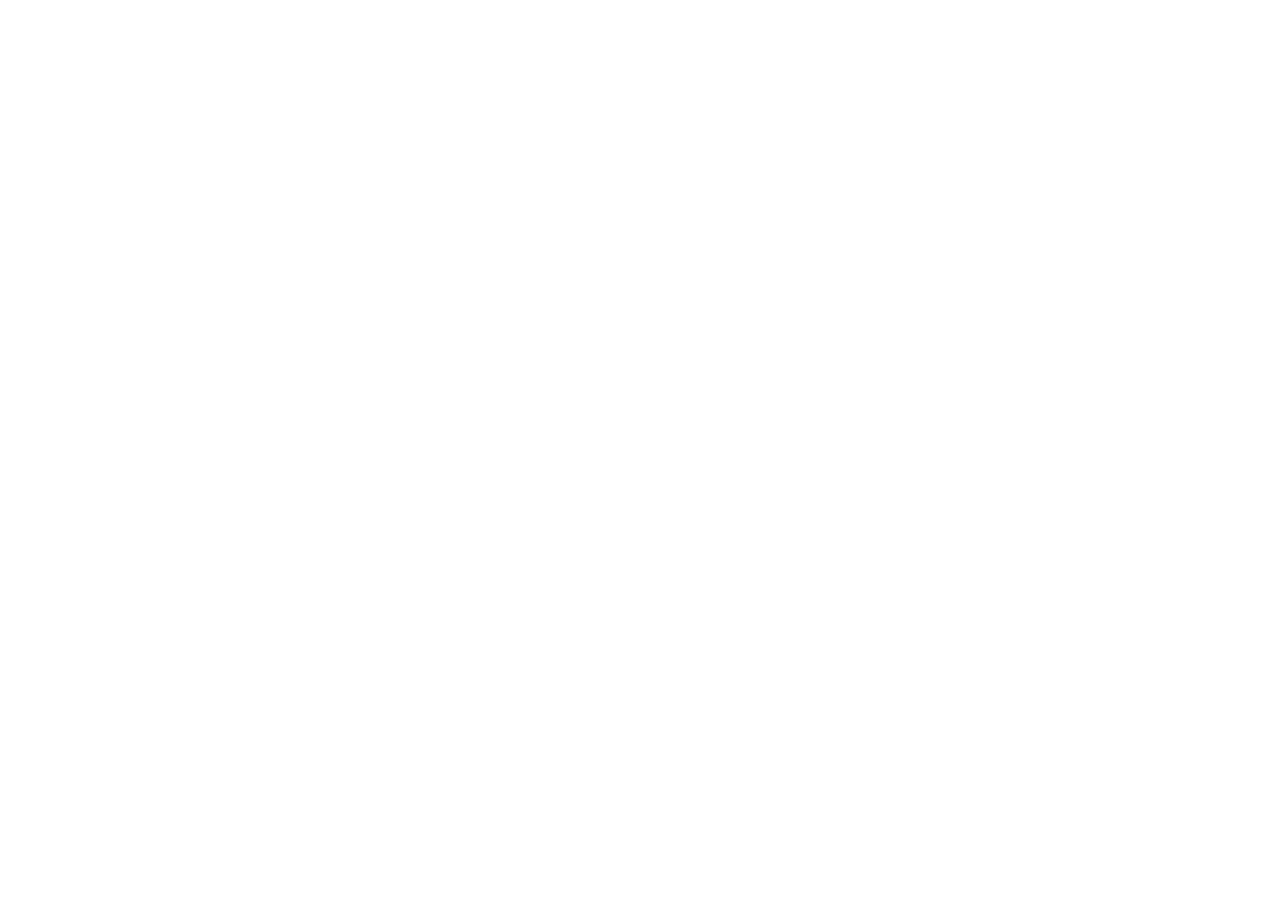
==== index.html @ 28ba30a3 "first commit" ====
<!DOCTYPE html>
<html lang="en">
<head>
    <meta charset="UTF-8">
    <meta name="viewport" content="width=device-width, initial-scale=1.0">
    <link rel="stylesheet" href="style.css">
    <title>Document</title>
</head>
<body>
    <header>

    </header>
    <main>
        <section></section>
        <section></section>
        <section></section>
    </main>
    <footer>
        <section></section>
        <section></section>
    </footer>
</body>
</html>
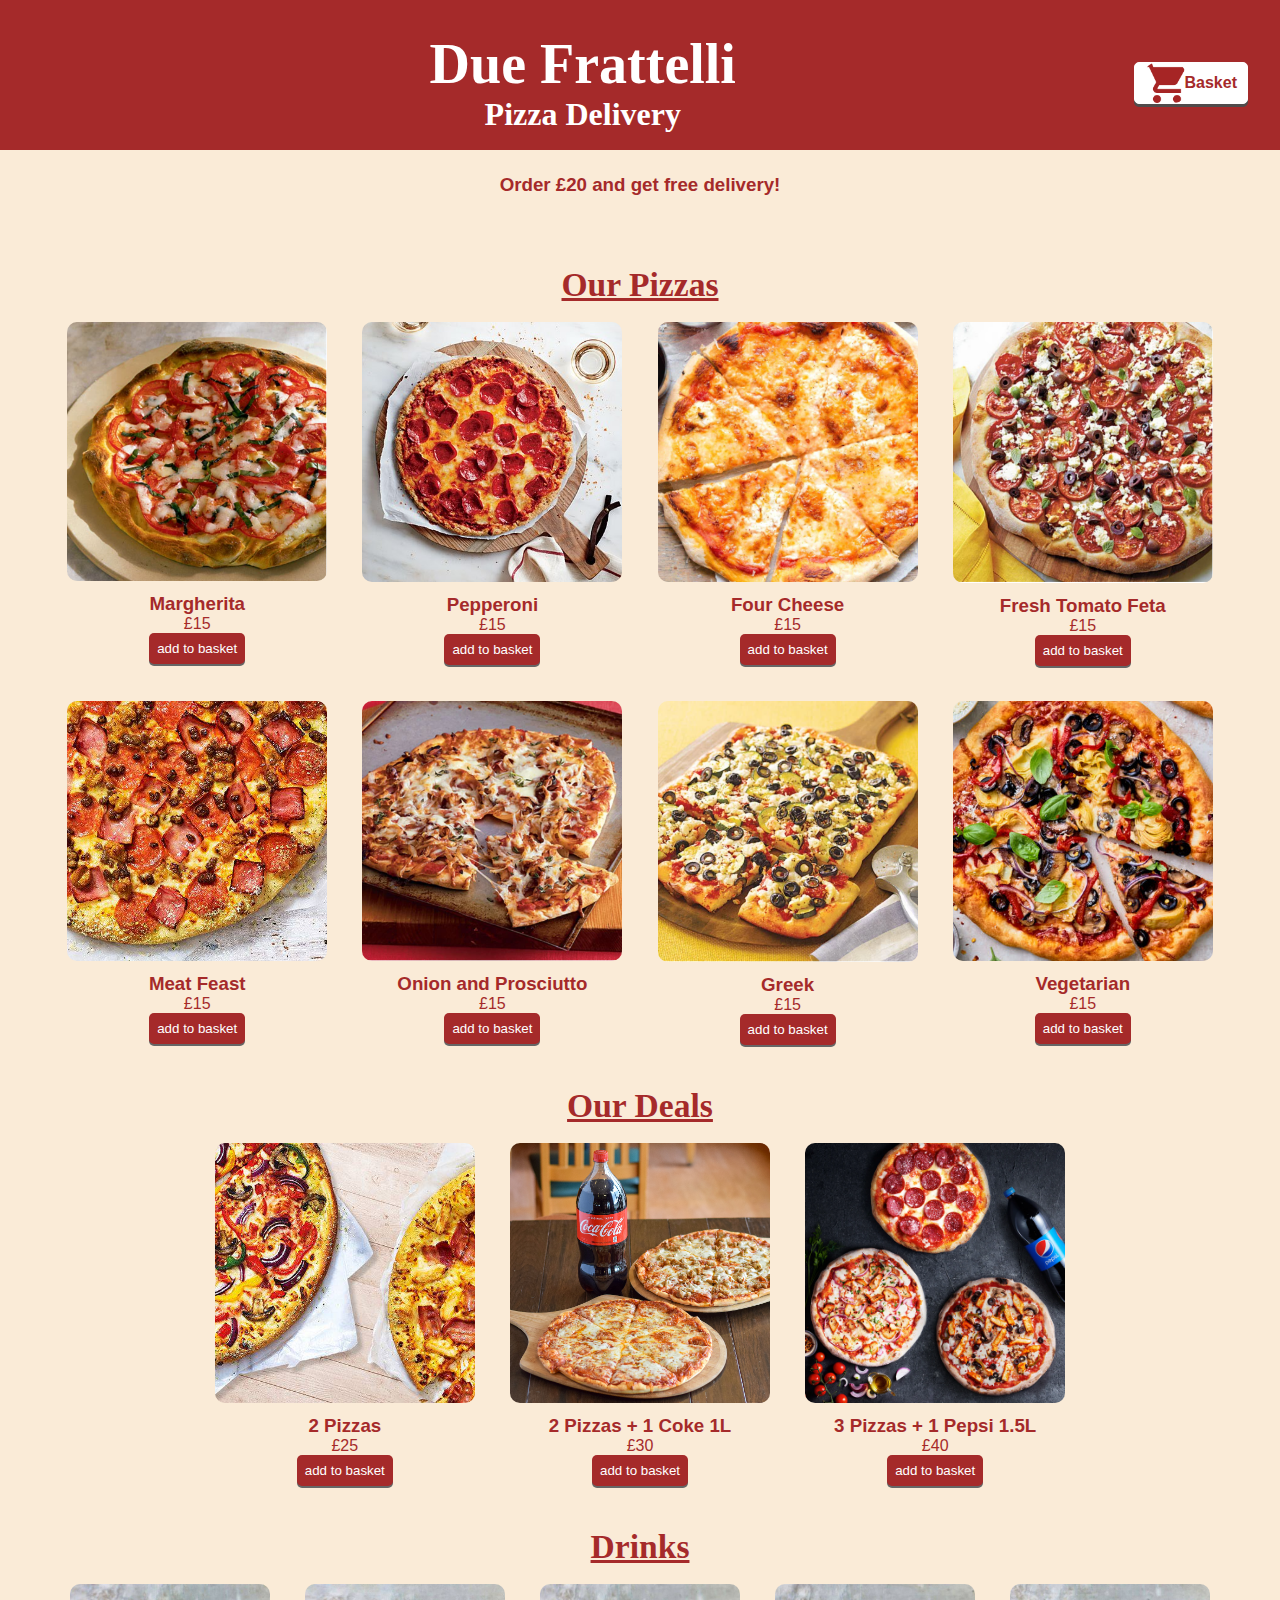
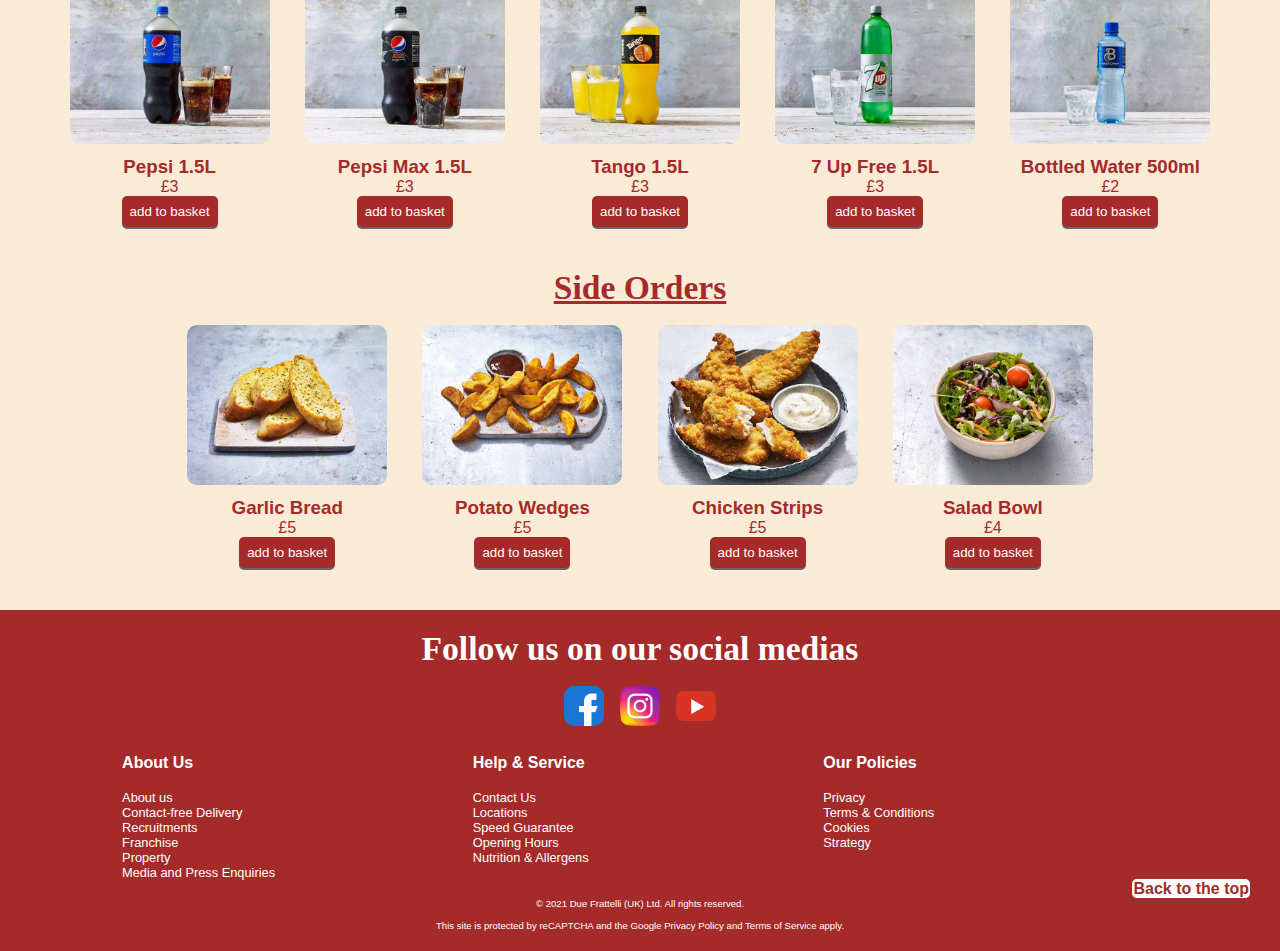
==== commit 2c6dd2cb: "Home page done, missing little adjustments." ====
--- a/index.html
+++ b/index.html
@@ -7,17 +7,388 @@
     <title>Document</title>
 </head>
 <body>
-    <header>
-
+    <header class="main-header" id="top">
+        <div class="logo">
+            <h1>Due Frattelli</h1>
+            <p>Pizza Delivery</p>
+        </div>
+            <div class="basket-button">
+                <a class="two-column-grid" href="#">
+                    <img src="/assets/icons/basket.png" alt="Basket" width="auto">
+                    <p>Basket</p>
+                </a>
+            </div>  
     </header>
     <main>
-        <section></section>
-        <section></section>
-        <section></section>
+        <section class="promotion">
+            <h3>Order £20 and get free delivery!</h3>
+        </section>
+        <br>
+        <section>
+            <h2>Our Pizzas</h2>
+            <br>
+            <ul class="responsive-grid">
+                <a href="">
+                    <li>
+                        <div class="product-image">
+                            <img src="/assets/pizzas/margherita.png" alt="Margherita">
+                        </div>
+                        <div class="text-align__center">
+                            <h3>Margherita</h3>
+                            <p>£15</p>
+                            <button>add to basket</button>
+                        </div>
+                    </li>
+                </a>
+                <a href="">
+                    <li>
+                        <div class="product-image">
+                            <img src="/assets/pizzas/pepperoni.jpeg" alt="Pepperoni">
+                        </div>
+                        <div class="text-align__center">
+                            <h3>Pepperoni</h3>
+                            <p>£15</p>
+                            <button>add to basket</button>
+
+                        </div>
+                    </li>
+                </a>
+                <a href="">
+                    <li>
+                        <div class="product-image">
+                            <img src="/assets/pizzas/quattro-formaggi.jpeg" alt="Four Cheese">
+                        </div>
+                        <div class="text-align__center">
+                            <h3>Four Cheese</h3>
+                            <p>£15</p>
+                            <button>add to basket</button>
+                        </div>
+                    </li>
+                </a>
+                <a href="">
+                    <li>
+                        <div class="product-image">
+                            <img src="/assets/pizzas/fresh-tomato-feta.png" alt="Fresh Tomato Feta">
+                        </div>
+                        <div class="text-align__center">
+                            <h3>Fresh Tomato Feta</h3>
+                            <p>£15</p>
+                            <button>add to basket</button>
+                        </div>
+                    </li>
+                </a>
+                <a href="">
+                    <li>
+                        <div class="product-image">
+                            <img src="/assets/pizzas/meat-feast.jpeg" alt="Meat Feast" height="260px">
+                        </div>
+                        <div class="text-align__center">
+                            <h3>Meat Feast</h3>
+                            <p>£15</p>
+                            <button>add to basket</button>
+                        </div>
+                    </li>
+                </a>
+                <a href="">
+                    <li>
+                        <div class="product-image">
+                            <img src="/assets/pizzas/onion-and-prosciutto.png" alt="Onion and Prosciutto">
+                        </div>
+                        <div class="text-align__center">
+                            <h3>Onion and Prosciutto</h3>
+                            <p>£15</p>
+                            <button>add to basket</button>
+                        </div>
+                    </li>
+                </a>
+                <a href="">
+                    <li>
+                        <div class="product-image">
+                            <img src="/assets/pizzas/greek.png" alt="Greek">
+                        </div>
+                        <div class="text-align__center">
+                            <h3>Greek</h3>
+                            <p>£15</p>
+                            <button>add to basket</button>
+                        </div>
+                    </li>
+                </a>
+                <a href="">
+                    <li>
+                        <div class="product-image">
+                            <img src="/assets/pizzas/vegetarian.jpeg" alt="Vegetarian" height="260px">
+                        </div>
+                        <div class="text-align__center">
+                            <h3>Vegetarian</h3>
+                            <p>£15</p>
+                            <button>add to basket</button>
+                        </div>
+                    </li>
+                </a>  
+            </ul>
+        </section>
+        <br>
+        <section class="list-style">
+            <h2>Our Deals</h2>
+            <br>
+            <ul class="responsive-grid">
+                <a href="">
+                    <li>
+                        <div class="product-image">
+                            <img src="/assets/pizzas/two-pizzas-deal.jpeg" alt="Two Pizzas Deal" height="260px">
+                        </div>
+                        <div class="text-align__center">
+                            <h3>2 Pizzas</h3>
+                            <p>£25</p>
+                            <button>add to basket</button>
+                        </div>
+                    </li>
+                </a>
+                <a href="">
+                    <li>
+                        <div class="product-image">
+                            <img src="/assets/pizzas/two-pizzas-one-coke.jpeg" alt="Two Pizzas and One Coke" height="260px">
+                        </div>
+                        <div class="text-align__center">
+                            <h3>2 Pizzas + 1 Coke 1L</h3>
+                            <p>£30</p>
+                            <button>add to basket</button>
+                        </div>
+                    </li>
+                </a>
+                <a href="">
+                    <li>
+                        <div class="product-image">
+                            <img src="/assets/pizzas/three-pizza-deal.jpeg" alt="Three Pizzas and One Pepsi" height="260px">
+                        </div>
+                        <div class="text-align__center">
+                            <h3>3 Pizzas + 1 Pepsi 1.5L</h3>
+                            <p>£40</p>
+                            <button>add to basket</button>
+                        </div>
+                    </li>
+                </a>  
+            </ul>
+        </section>
+        <br>
+        <section>
+            <h2>Drinks</h2>
+            <br>
+            <ul class="responsive-grid__drinks-and-side-order">
+                <a href="">
+                    <li>
+                        <div class="product-image">
+                            <img src="/assets/drinks/pepsi.jpeg" alt="Pepsi">
+                        </div>
+                        <div class="text-align__center">
+                            <h3>Pepsi 1.5L</h3>
+                            <p>£3</p>
+                            <button>add to basket</button>
+                        </div>
+                    </li>
+                </a>
+                <a href="">
+                    <li>
+                        <div class="product-image">
+                            <img src="/assets/drinks/pepsi-max.jpeg" alt="Pepsi Max">
+                        </div>
+                        <div class="text-align__center">
+                            <h3>Pepsi Max 1.5L</h3>
+                            <p>£3</p>
+                            <button>add to basket</button>
+                        </div>
+                    </li>
+                </a>
+                <a href="">
+                    <li>
+                        <div class="product-image">
+                            <img src="/assets/drinks/tango.jpeg" alt="Tango">
+                        </div>
+                        <div class="text-align__center">
+                            <h3>Tango 1.5L</h3>
+                            <p>£3</p>
+                            <button>add to basket</button>
+                        </div>
+                    </li>
+                </a>
+                <a href="">
+                    <li>
+                        <div class="product-image">
+                            <img src="/assets/drinks/7up-free.jpeg" alt="7Up">
+                        </div>
+                        <div class="text-align__center">
+                            <h3>7 Up Free 1.5L</h3>
+                            <p>£3</p>
+                            <button>add to basket</button>
+                        </div>
+                    </li>
+                </a>
+                <a href="">
+                    <li>
+                        <div class="product-image">
+                            <img src="/assets/drinks/bottled-water.jpeg" alt="Water">
+                        </div>
+                        <div class="text-align__center">
+                            <h3>Bottled Water 500ml</h3>
+                            <p>£2</p>
+                            <button>add to basket</button>
+                        </div>
+                    </li>
+                </a>  
+            </ul>
+        </section>
+        <br>
+        <section>
+            <h2>Side Orders</h2>
+            <br>
+            <ul class="responsive-grid__drinks-and-side-order">
+                <a href="">
+                    <li>
+                        <div class="product-image">
+                            <img src="/assets/side orders/garlic-bread.jpeg" alt="Garlic Bread">
+                        </div>
+                        <div class="text-align__center">
+                            <h3>Garlic Bread</h3>
+                            <p>£5</p>
+                            <button>add to basket</button>
+                        </div>
+                    </li>
+                </a>
+                <a href="">
+                    <li>
+                        <div class="product-image">
+                            <img src="/assets/side orders/potato-wedges.jpeg" alt="Potato Wedges">
+                        </div>
+                        <div class="text-align__center">
+                            <h3>Potato Wedges</h3>
+                            <p>£5</p>
+                            <button>add to basket</button>
+                        </div>
+                    </li>
+                </a>
+                <a href="">
+                    <li>
+                        <div class="product-image">
+                            <img src="/assets/side orders/chicken-strips.jpeg" alt="Chicken Strips">
+                        </div>
+                        <div class="text-align__center">
+                            <h3>Chicken Strips</h3>
+                            <p>£5</p>
+                            <button>add to basket</button>
+                        </div>
+                    </li>
+                </a>
+                <a href="">
+                    <li>
+                        <div class="product-image">
+                            <img src="/assets/side orders/salad-bowl.jpeg" alt="Salad Bowl">
+                        </div>
+                        <div class="text-align__center">
+                            <h3>Salad Bowl</h3>
+                            <p>£4</p>
+                            <button>add to basket</button>
+                        </div>
+                    </li>
+                </a>  
+            </ul>
+        </section>
     </main>
+    <br>
     <footer>
-        <section></section>
-        <section></section>
+        <section>
+            <h2>Follow us on our social medias</h2>
+            <br>
+            <ul class="grid-icons">
+                <a href="https://www.facebook.com" target="_blank">
+                    <li>
+                        <img src="/assets/icons/facebook (1).png" alt="Facebook">
+                    </li>
+                </a>
+                <a href="https://www.instagram.com" target="_blank">
+                    <li>
+                        <img src="/assets/icons/instagram.png" alt="Instagram">
+                    </li>
+                </a>
+                <a href="https://www.youtube.com" target="_blank">
+                    <li>
+                        <img src="/assets/icons/youtube.png" alt="YouTube">
+                    </li>
+                </a>
+            </ul>
+            <div class="three-column-grid center">
+                <div>
+                    <h4>About Us</h4>
+                    <br>
+                    <ul>
+                        <a href="#">
+                            <li>About us</li>
+                        </a>
+                        <a href="#">
+                            <li>Contact-free Delivery</li>
+                        </a>
+                        <a href="#">
+                            <li>Recruitments</li>
+                        </a>
+                        <a href="#">
+                            <li>Franchise</li>
+                        </a>
+                        <a href="#">
+                            <li>Property</li>
+                        </a>
+                        <a href="#">
+                            <li>Media and Press Enquiries</li>
+                        </a>
+                    </ul>
+                </div>
+                <div>
+                    <h4>Help & Service</h4>
+                    <br>
+                    <ul>
+                        <a href="#">
+                            <li>Contact Us</li>
+                        </a>
+                        <a href="#">
+                            <li>Locations</li>
+                        </a>
+                        <a href="#">
+                            <li>Speed Guarantee</li>
+                        </a>
+                        <a href="#">
+                            <li>Opening Hours</li>
+                        </a>
+                        <a href="#">
+                            <li>Nutrition & Allergens</li>
+                        </a>
+                    </ul>
+                </div>
+                <div>
+                    <h4>Our Policies</h4>
+                    <br>
+                    <ul>
+                        <a href="#">
+                            <li>Privacy</li>
+                        </a>
+                        <a href="#">
+                            <li>Terms & Conditions</li>
+                        </a>
+                        <a href="#">
+                            <li>Cookies</li>
+                        </a>
+                        <a href="#">
+                            <li>Strategy</li>
+                        </a>
+                    </ul>
+                </div>
+            </div>
+            <div class="text-align__end">
+            <a class="back-to-top-button" href="#top">Back to the top</a>
+            </div>
+            <div class="footer-text-align__center">
+            <p>© 2021 Due Frattelli (UK) Ltd. All rights reserved.</p>
+            <br>
+            <p>This site is protected by reCAPTCHA and the Google Privacy Policy and Terms of Service apply. </p>
+            </div>
+        </section>
     </footer>
 </body>
 </html>--- a/style.css
+++ b/style.css
@@ -0,0 +1,252 @@
+* {
+    box-sizing: border-box;
+    margin: 0;
+    padding: 0;
+}
+
+html{
+    scroll-behavior: smooth;
+}
+
+body {
+    font-family: sans-serif;
+    background-color: antiquewhite;
+  }
+
+h1{
+    font-size: 3.5rem;
+    font-weight: bold;
+    font-family: serif;
+}
+
+h2{
+    text-align: center;
+    font-size: 2.1rem;
+    /* font-weight: bold; */
+    font-family: serif;
+    color: brown;
+    /* text-transform: uppercase; */
+    text-decoration: underline;
+}
+
+img {
+    width: 100%;
+    object-fit: cover;
+    border-radius: 10px;
+}
+header{
+    background-color:brown;
+    margin-bottom: 1.5rem;
+    text-align: center;
+    height: 150px;
+    color: white;
+    padding: 2rem;
+}
+
+li{
+    list-style: none;
+}
+
+.logo p{
+    font-size: 2rem;
+    font-weight: bold;
+    font-family: serif;
+}
+
+.main-header{
+    display: grid;
+    grid-template-columns: 1fr auto;
+    align-items: center;
+}
+
+.two-column-grid{
+    display: grid;
+    grid-template-columns: 40px 1fr;
+    align-items: center;
+}
+
+.three-column-grid{
+    display: grid;
+    grid-template-columns: 1fr 1fr 1fr;
+}
+
+.basket-button{
+    border: 1px solid white;
+    border-radius: 5px;
+    background-color: white;
+    box-shadow: 0 3px rgb(80, 75, 75);
+}
+
+.basket-button a{
+    text-decoration: none;
+    color: brown;
+    font-weight: bold;
+    margin: 0 10px;
+}
+
+.basket-button:active{
+    transform: translateY(4px);
+    box-shadow:none
+
+}
+button{
+    color: white;
+    background-color: brown;
+    border: none;
+    border-radius: 5px;
+    padding: 8px;
+    box-shadow: 0 2px #666; 
+
+}
+
+button:hover{
+    background-color: crimson;
+    font-size: 1rem; 
+}
+
+button:active{
+    transform: translateY(4px);
+    box-shadow:none
+
+}
+
+.promotion{
+    height: 50px;
+    margin-bottom: 1.5rem;
+    text-align: center;
+    font-size: 1rem;
+    color: brown;
+    animation: changing-colours 2s infinite ease;
+}
+
+@keyframes changing-colours{
+    0% {
+        color: brown;
+        font-size: 1rem;
+    }
+    50%{
+        color: crimson;
+        font-size: 1.5rem;
+    }
+    100% {
+        color: brown;
+        font-size: 1rem;
+    }
+}
+
+.product-image {
+    width: 100%;
+
+    margin-bottom: 0.5rem;
+}
+
+.text-align__end{
+    text-align: end;
+}
+
+.text-align__center{
+    text-align: center;
+}
+
+.text-align__center h3,
+.text-align__center p{
+    color: brown;
+}
+
+.responsive-grid {
+    display: grid;
+    grid-template-columns: repeat(auto-fit, minmax(150px, 260px));
+    gap: 2.2rem;
+    list-style: none;
+    margin-bottom: 1.5rem;
+    justify-content: center;
+}
+
+.responsive-grid a{
+    text-decoration: none;
+}
+
+.responsive-grid .product-image:hover{
+    width: 265px;
+    height: 265px;
+}
+
+.responsive-grid__drinks-and-side-order {
+    display: grid;
+    grid-template-columns: repeat(auto-fit, minmax(150px, 200px));
+    gap: 2.2rem;
+    list-style: none;
+    margin-bottom: 1.5rem;
+    justify-content: center;
+}
+
+.responsive-grid__drinks-and-side-order a{
+    text-decoration: none;
+}
+
+.responsive-grid__drinks-and-side-order .product-image:hover{
+    width: 205px;
+    height: 165px;
+}
+
+
+.grid-icons{
+    display: grid;
+    grid-template-columns: repeat(auto-fit, minmax(20px, 40px));
+    gap: 1rem;
+    list-style: none;
+    margin-bottom: 1.5rem;
+    justify-content: center;
+
+}
+
+footer{
+    background-color:brown;
+    color: white;
+    padding: 20px;
+}
+
+.footer-text-align__center{
+    text-align: center;
+    font-size: 0.6rem;    
+}
+
+footer h2{
+    color: white;
+    text-decoration: none;
+}
+
+.center {
+    max-width: 120ch;
+  
+    margin-left: auto;
+    margin-right: auto;
+    padding-left: 1rem;
+    padding-right: 1rem;
+    gap: 1rem;
+}
+
+.grid-icons a:hover{
+    height: 45px;
+    width: 45px;
+}
+
+.back-to-top-button{
+    border: 1px solid white;
+    border-radius: 5px;
+    background-color: white;
+    text-decoration: none;
+    color: brown;
+    font-weight: bold;
+    margin: 0 10px;
+}
+
+.three-column-grid a{
+    text-decoration: none;
+    color: white;
+    font-size: 0.8rem;
+}
+
+.three-column-grid a:hover{
+    text-decoration: underline;
+}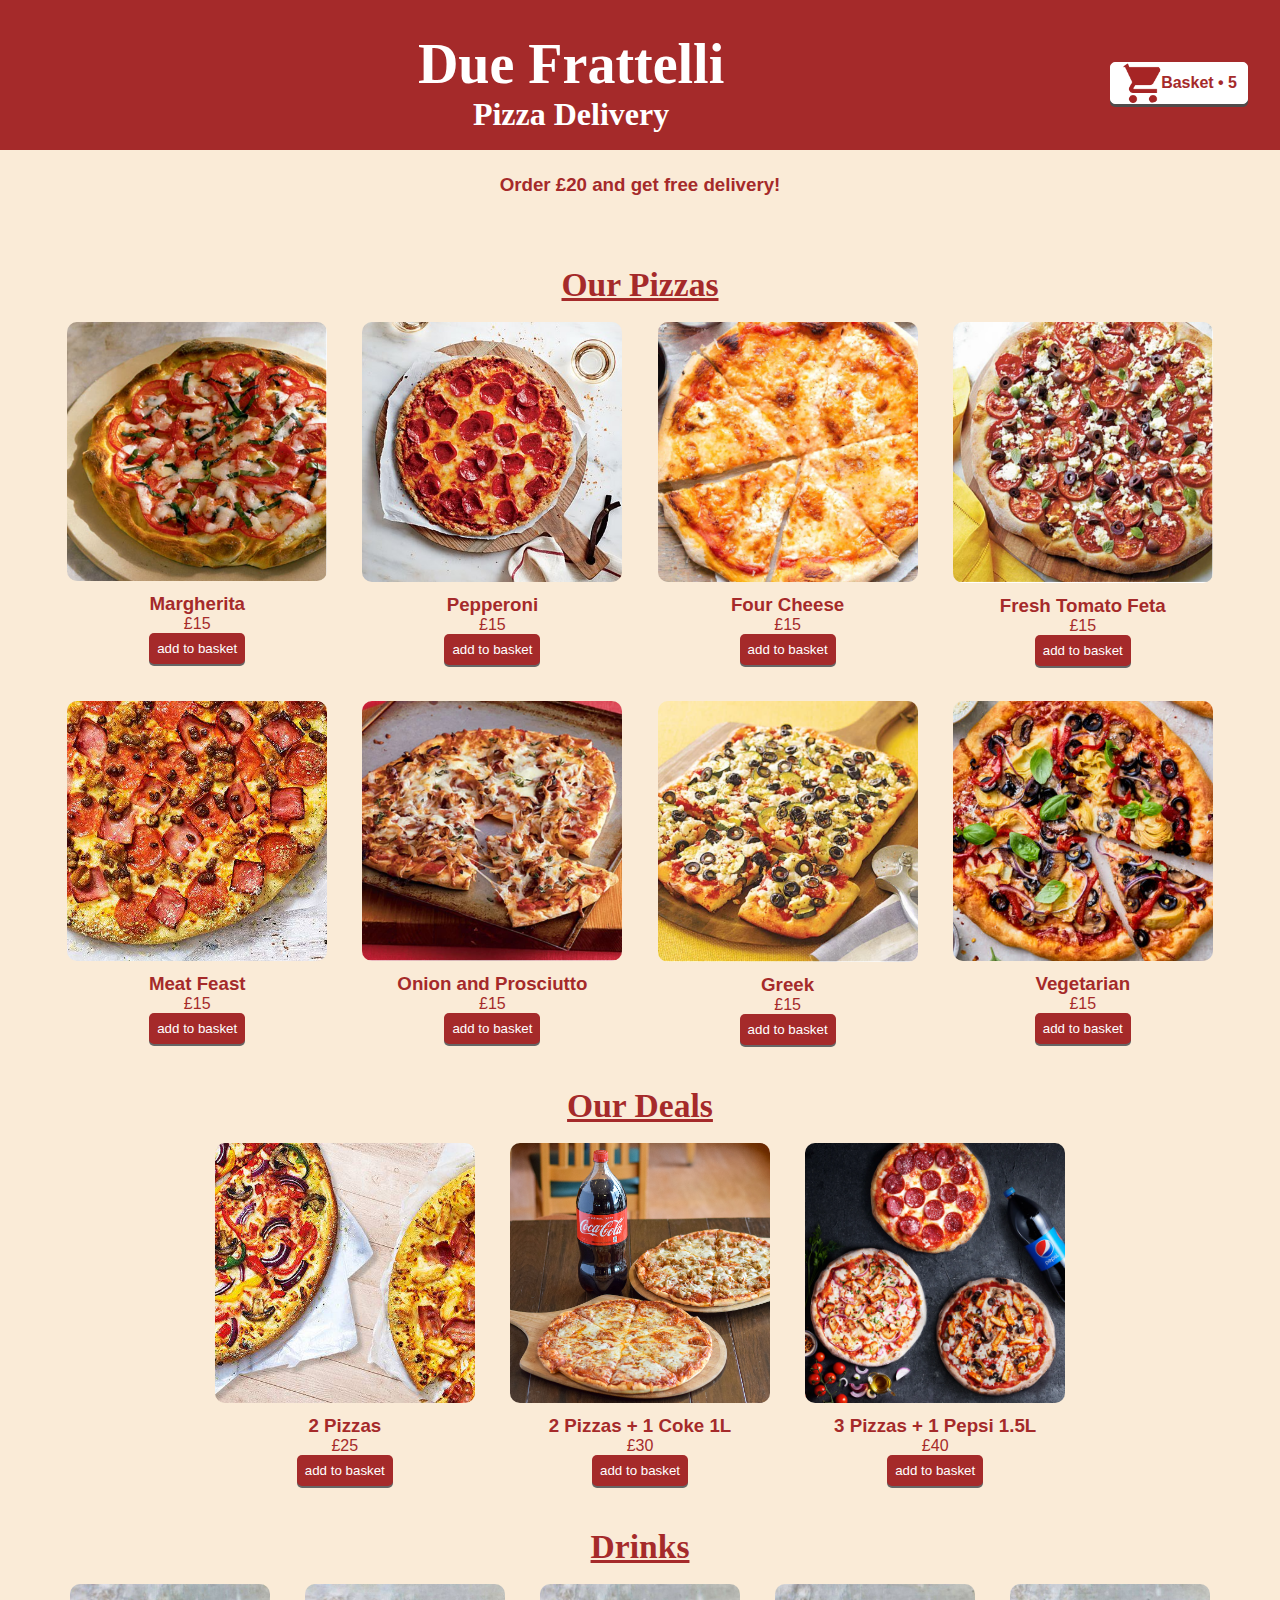
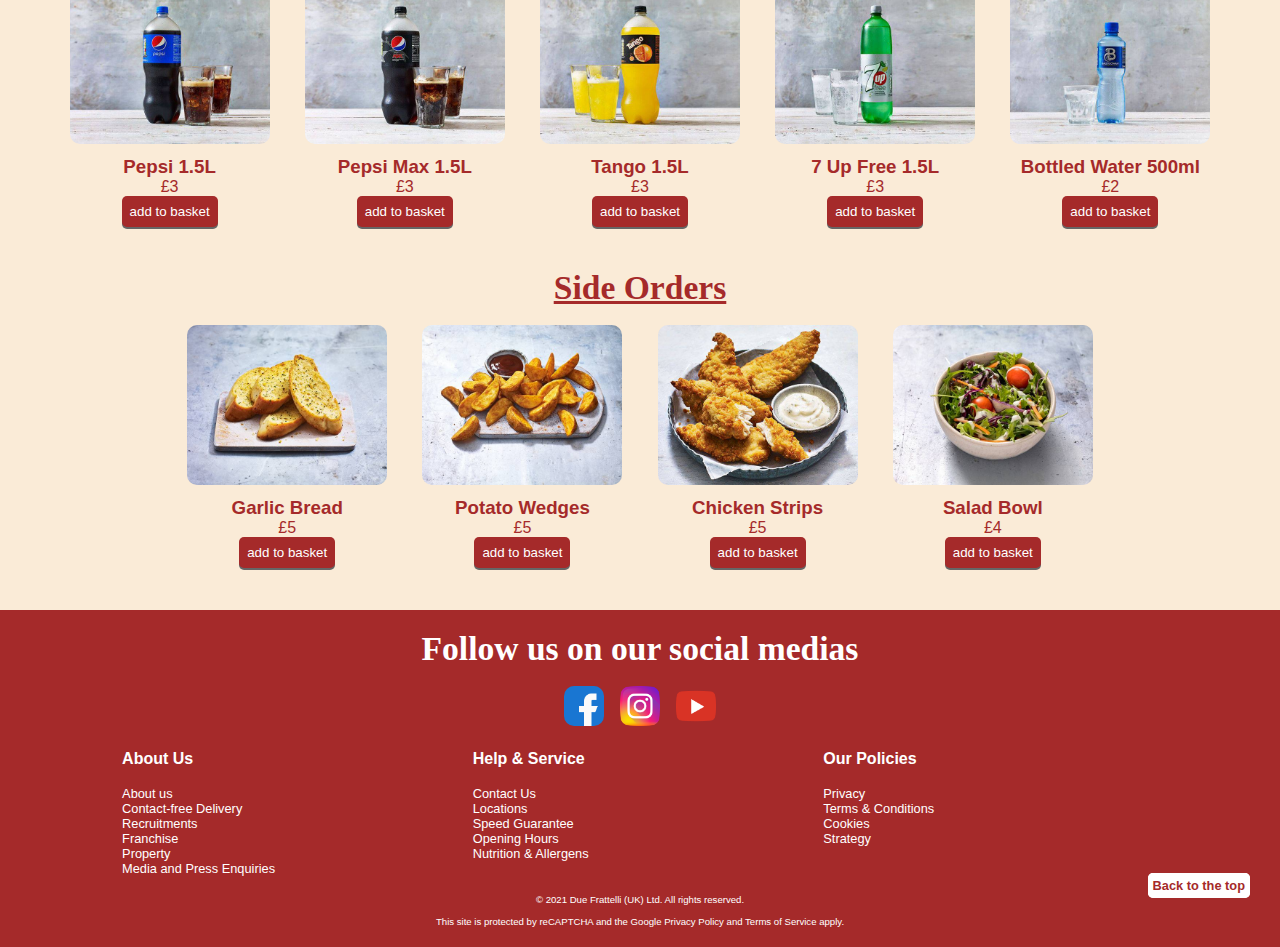
==== commit a4603beb: "basket page done" ====
--- a/index.html
+++ b/index.html
@@ -4,7 +4,7 @@
     <meta charset="UTF-8">
     <meta name="viewport" content="width=device-width, initial-scale=1.0">
     <link rel="stylesheet" href="style.css">
-    <title>Document</title>
+    <title>Home Page</title>
 </head>
 <body>
     <header class="main-header" id="top">
@@ -13,9 +13,9 @@
             <p>Pizza Delivery</p>
         </div>
             <div class="basket-button">
-                <a class="two-column-grid" href="#">
+                <a class="two-column-grid" href="/pages/basket.html" target="_blank">
                     <img src="/assets/icons/basket.png" alt="Basket" width="auto">
-                    <p>Basket</p>
+                    <p>Basket • 5</p>
                 </a>
             </div>  
     </header>
--- a/style.css
+++ b/style.css
@@ -197,7 +197,7 @@
     list-style: none;
     margin-bottom: 1.5rem;
     justify-content: center;
-
+    height: 40px;
 }
 
 footer{
@@ -232,13 +232,14 @@
 }
 
 .back-to-top-button{
-    border: 1px solid white;
+    border: 5px solid white;
     border-radius: 5px;
     background-color: white;
     text-decoration: none;
     color: brown;
     font-weight: bold;
     margin: 0 10px;
+    font-size: 0.8rem;
 }
 
 .three-column-grid a{
